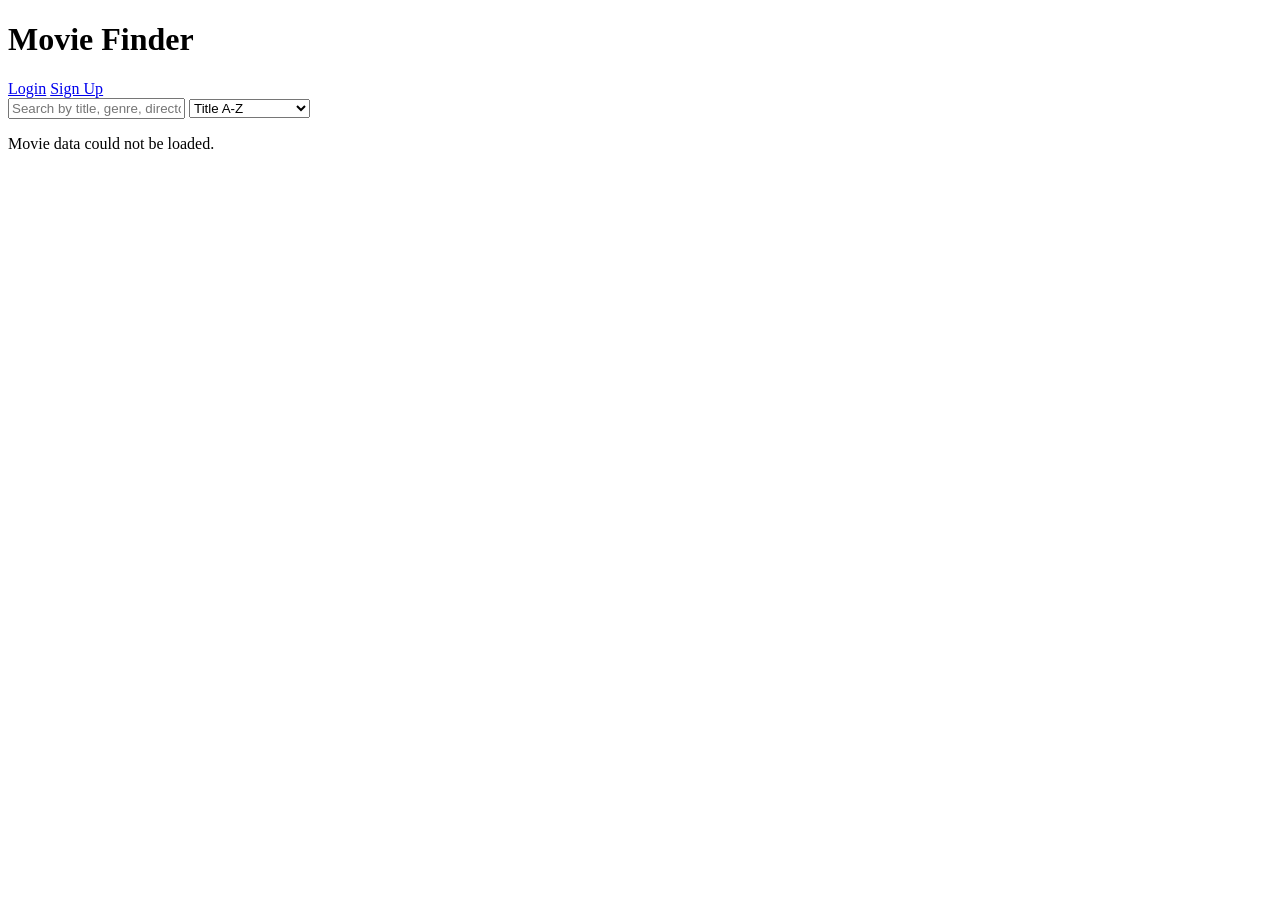
==== LAB4/index.html @ d309e8af "Rename index.html to LAB4/index.html" ====
<!DOCTYPE html>
<html lang="en">
<head>
  <meta charset="UTF-8">
  <meta name="viewport" content="width=device-width, initial-scale=1.0">
  <title>Movie Finder</title>
  <link rel="stylesheet" href="main.css">
</head>
<body>
  <main class="page">
    <header class="site-header">
      <h1 class="site-title">Movie Finder</h1>
      <nav class="nav-links">
        <a href="login.html">Login</a>
        <a href="signup.html">Sign Up</a>
      </nav>
    </header>

    <section class="controls">
      <input id="searchInput" type="text" placeholder="Search by title, genre, director...">
      <select id="sortSelect">
        <option value="title-asc">Title A-Z</option>
        <option value="rating-desc">Rating High-Low</option>
        <option value="date-desc">Newest First</option>
        <option value="date-asc">Oldest First</option>
      </select>
    </section>

    <section id="movieGrid" class="movie-grid" aria-live="polite"></section>
    <p id="status" class="status">Loading movies...</p>
  </main>

  <script>
    const movieGrid = document.getElementById("movieGrid");
    const searchInput = document.getElementById("searchInput");
    const sortSelect = document.getElementById("sortSelect");
    const statusText = document.getElementById("status");

    let allMovies = [];
    let filteredMovies = [];
    let visibleCount = 0;
    const loadSize = 8;

    async function loadMovies() {
      try {
        const response = await fetch("product.json");
        if (!response.ok) {
          throw new Error("Failed to fetch product.json");
        }

        allMovies = await response.json();
        applyFiltersAndSort();
      } catch (error) {
        statusText.textContent = "Movie data could not be loaded.";
        console.error(error);
      }
    }

    function applyFiltersAndSort() {
      const keyword = searchInput.value.trim().toLowerCase();

      filteredMovies = allMovies.filter(movie => {
        return (
          movie.title.toLowerCase().includes(keyword) ||
          movie.genre.toLowerCase().includes(keyword) ||
          movie.director.toLowerCase().includes(keyword)
        );
      });

      sortMovies(filteredMovies, sortSelect.value);
      visibleCount = 0;
      movieGrid.innerHTML = "";
      renderMoreMovies();
    }

    function sortMovies(movies, option) {
      if (option === "title-asc") {
        movies.sort((a, b) => a.title.localeCompare(b.title));
      } else if (option === "rating-desc") {
        movies.sort((a, b) => b.rating - a.rating);
      } else if (option === "date-desc") {
        movies.sort((a, b) => new Date(b.releaseDate) - new Date(a.releaseDate));
      } else if (option === "date-asc") {
        movies.sort((a, b) => new Date(a.releaseDate) - new Date(b.releaseDate));
      }
    }

    function renderMoreMovies() {
      const nextMovies = filteredMovies.slice(visibleCount, visibleCount + loadSize);

      nextMovies.forEach(movie => {
        const card = document.createElement("article");
        card.className = "movie-card";

        card.innerHTML = `
          <div class="poster-wrap">
            <img src="${movie.poster}" alt="${movie.title} poster">
            <div class="overview">${movie.overview}</div>
          </div>
          <div class="movie-info">
            <h2>${movie.title}</h2>
            <p><strong>Rating:</strong> ${movie.rating}</p>
            <p><strong>Release:</strong> ${movie.releaseDate}</p>
            <p><strong>Genre:</strong> ${movie.genre}</p>
          </div>
        `;

        movieGrid.appendChild(card);
      });

      visibleCount += nextMovies.length;
      updateStatus();
    }

    function updateStatus() {
      if (filteredMovies.length === 0) {
        statusText.textContent = "No movies found.";
      } else if (visibleCount >= filteredMovies.length) {
        statusText.textContent = "All movies loaded.";
      } else {
        statusText.textContent = "Scroll down to load more movies.";
      }
    }

    window.addEventListener("scroll", () => {
      const nearBottom = window.innerHeight + window.scrollY >= document.body.offsetHeight - 120;
      if (nearBottom && visibleCount < filteredMovies.length) {
        renderMoreMovies();
      }
    });

    searchInput.addEventListener("input", applyFiltersAndSort);
    sortSelect.addEventListener("change", applyFiltersAndSort);

    loadMovies();
  </script>
</body>
</html>
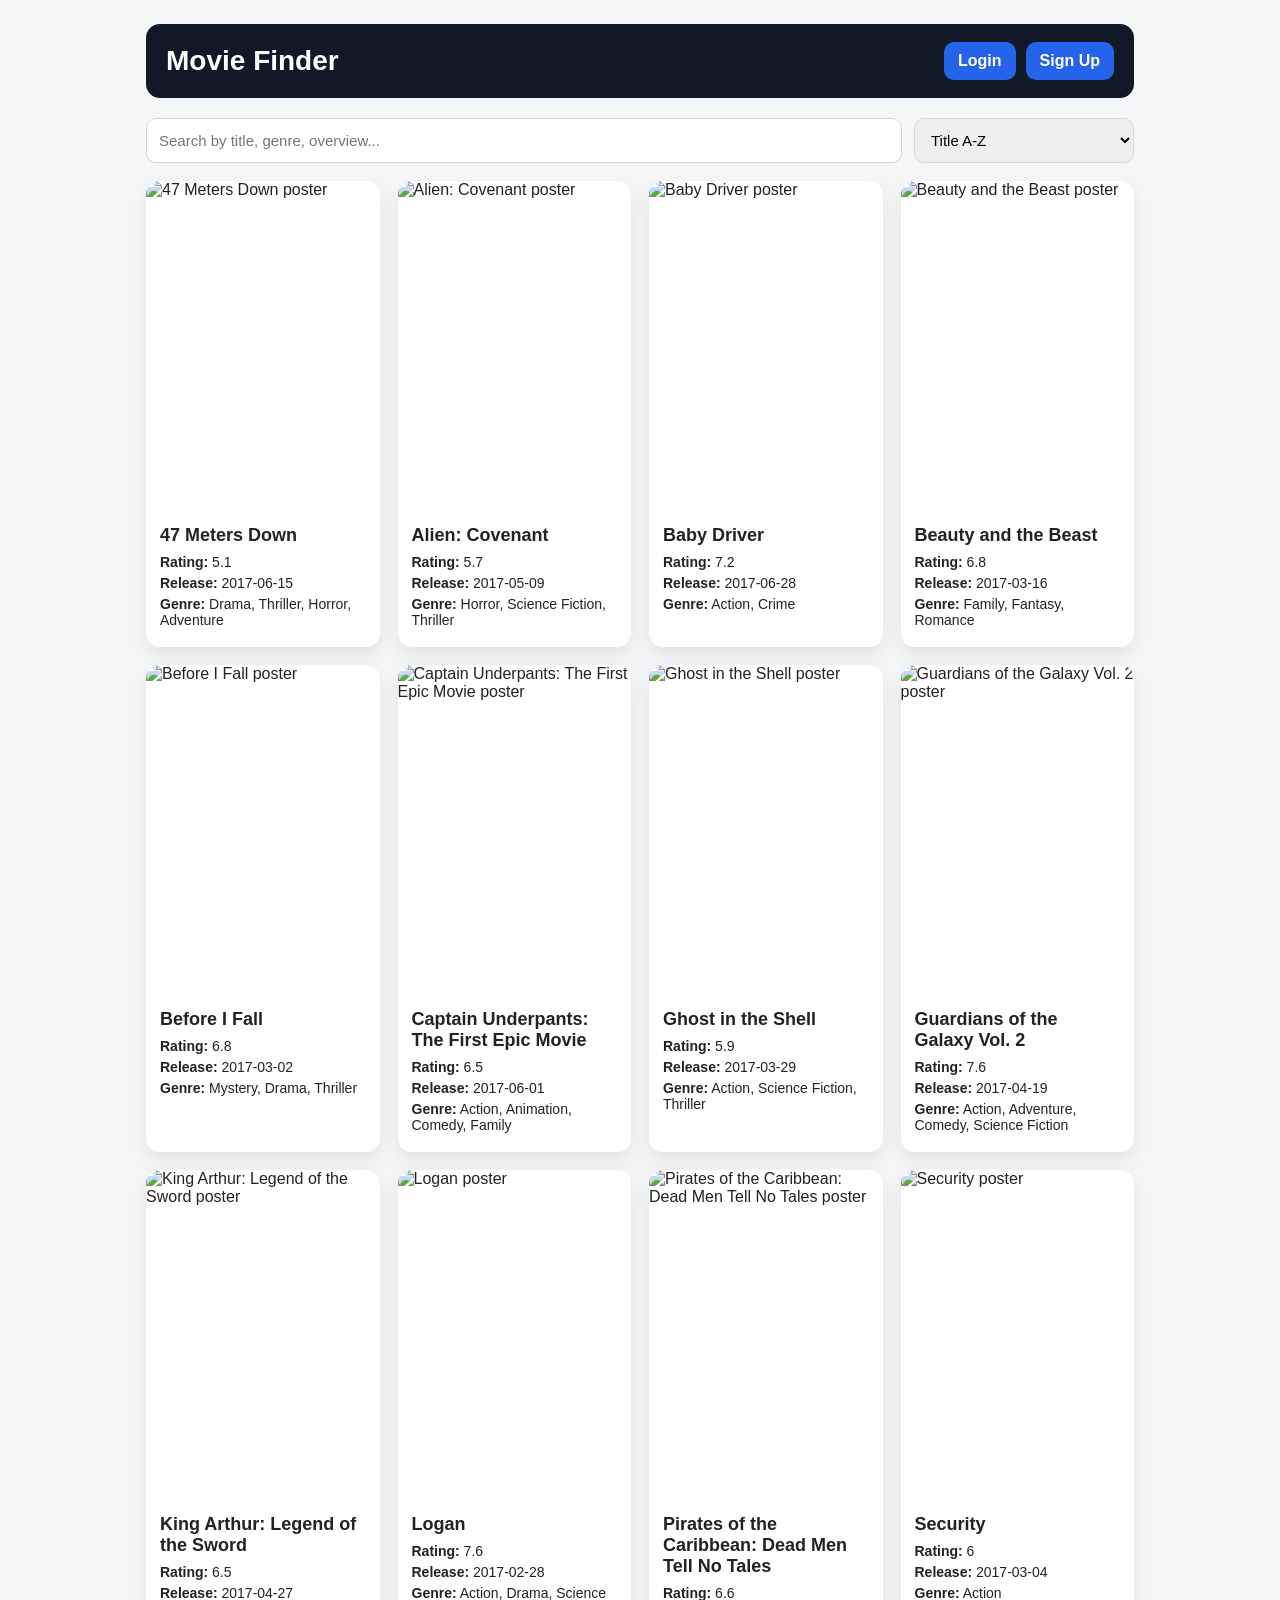
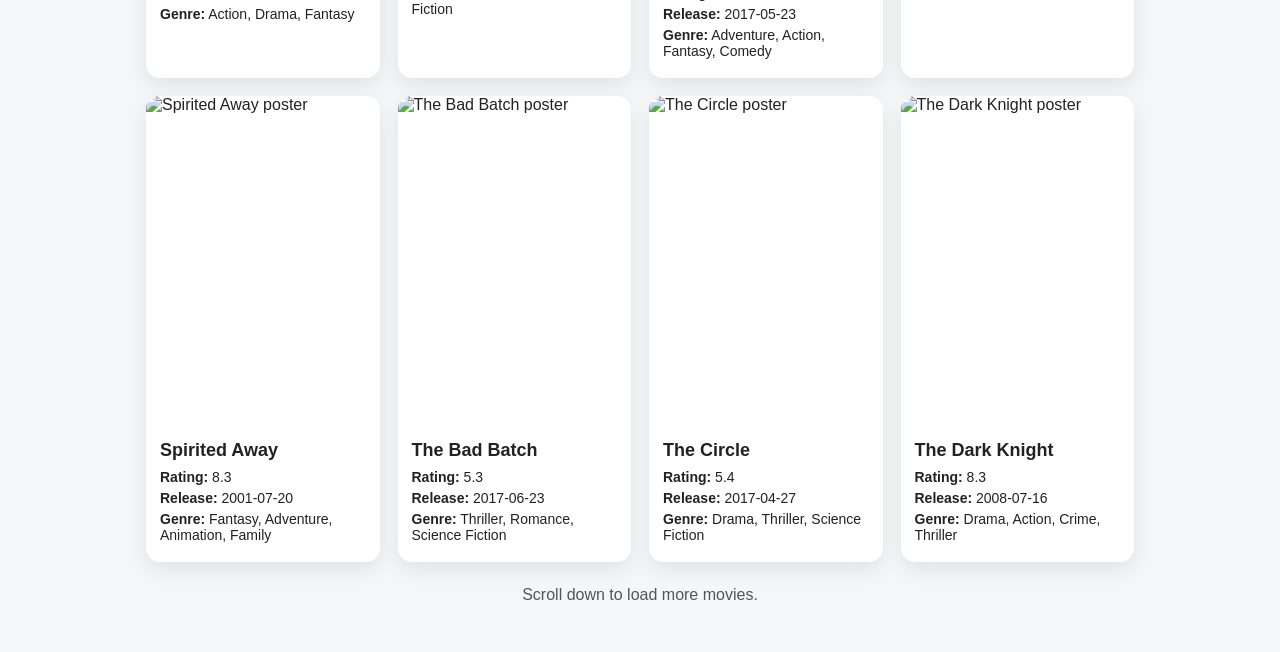
==== commit 0a008de6: "Update index.html" ====
--- a/LAB4/index.html
+++ b/LAB4/index.html
@@ -17,7 +17,7 @@
     </header>
 
     <section class="controls">
-      <input id="searchInput" type="text" placeholder="Search by title, genre, director...">
+      <input id="searchInput" type="text" placeholder="Search by title, genre, overview...">
       <select id="sortSelect">
         <option value="title-asc">Title A-Z</option>
         <option value="rating-desc">Rating High-Low</option>
@@ -63,7 +63,7 @@
         return (
           movie.title.toLowerCase().includes(keyword) ||
           movie.genre.toLowerCase().includes(keyword) ||
-          movie.director.toLowerCase().includes(keyword)
+          movie.overview.toLowerCase().includes(keyword)
         );
       });
 
--- a/LAB4/main.css
+++ b/LAB4/main.css
@@ -0,0 +1,202 @@
+* {
+  box-sizing: border-box;
+}
+
+body {
+  margin: 0;
+  font-family: Arial, Helvetica, sans-serif;
+  background: #f4f6f8;
+  color: #222;
+}
+
+.page {
+  width: 100%;
+  max-width: 1020px;
+  margin: 0 auto;
+  padding: 24px 16px 48px;
+}
+
+.site-header {
+  display: flex;
+  justify-content: space-between;
+  align-items: center;
+  gap: 16px;
+  padding: 18px 20px;
+  margin-bottom: 20px;
+  background: #111827;
+  color: white;
+  border-radius: 14px;
+}
+
+.site-title {
+  margin: 0;
+  font-size: 28px;
+}
+
+.nav-links {
+  display: flex;
+  gap: 10px;
+  flex-wrap: wrap;
+}
+
+.nav-links a,
+.button {
+  display: inline-block;
+  padding: 10px 14px;
+  border-radius: 10px;
+  border: none;
+  background: #2563eb;
+  color: white;
+  text-decoration: none;
+  font-weight: 700;
+  cursor: pointer;
+}
+
+.nav-links a:hover,
+.button:hover {
+  background: #1d4ed8;
+}
+
+.controls {
+  display: grid;
+  grid-template-columns: 1fr 220px;
+  gap: 12px;
+  margin-bottom: 18px;
+}
+
+.controls input,
+.controls select,
+.auth-card input {
+  width: 100%;
+  padding: 12px;
+  border: 1px solid #cfd6e0;
+  border-radius: 10px;
+  font-size: 15px;
+}
+
+.movie-grid {
+  display: grid;
+  grid-template-columns: repeat(4, 1fr);
+  gap: 18px;
+}
+
+.movie-card {
+  position: relative;
+  overflow: hidden;
+  background: white;
+  border-radius: 14px;
+  box-shadow: 0 8px 20px rgba(0, 0, 0, 0.08);
+}
+
+.poster-wrap {
+  position: relative;
+  height: 330px;
+  overflow: hidden;
+}
+
+.poster-wrap img {
+  width: 100%;
+  height: 100%;
+  object-fit: cover;
+  display: block;
+}
+
+.overview {
+  position: absolute;
+  inset: 0;
+  padding: 18px;
+  display: flex;
+  align-items: center;
+  background: rgba(0, 0, 0, 0.78);
+  color: white;
+  opacity: 0;
+  transform: translateY(12px);
+  transition: 0.25s ease;
+  line-height: 1.45;
+}
+
+.poster-wrap:hover .overview {
+  opacity: 1;
+  transform: translateY(0);
+}
+
+.movie-info {
+  padding: 14px;
+}
+
+.movie-info h2 {
+  margin: 0 0 8px;
+  font-size: 18px;
+}
+
+.movie-info p {
+  margin: 5px 0;
+  font-size: 14px;
+}
+
+.status {
+  text-align: center;
+  margin: 24px 0 0;
+  color: #555;
+}
+
+.auth-card {
+  max-width: 420px;
+  margin: 40px auto;
+  padding: 26px;
+  background: white;
+  border-radius: 16px;
+  box-shadow: 0 8px 20px rgba(0, 0, 0, 0.08);
+}
+
+.auth-card h2 {
+  margin-top: 0;
+}
+
+.form-group {
+  margin-bottom: 14px;
+}
+
+.form-group label {
+  display: block;
+  margin-bottom: 6px;
+  font-weight: 700;
+}
+
+.auth-card .button {
+  width: 100%;
+  margin-top: 8px;
+}
+
+.auth-switch {
+  text-align: center;
+  margin-top: 16px;
+}
+
+@media (max-width: 900px) {
+  .movie-grid {
+    grid-template-columns: repeat(3, 1fr);
+  }
+
+  .poster-wrap {
+    height: 300px;
+  }
+}
+
+@media (max-width: 700px) {
+  .site-header,
+  .controls {
+    grid-template-columns: 1fr;
+    display: grid;
+  }
+
+  .movie-grid {
+    grid-template-columns: repeat(2, 1fr);
+  }
+}
+
+@media (max-width: 460px) {
+  .movie-grid {
+    grid-template-columns: 1fr;
+  }
+}
